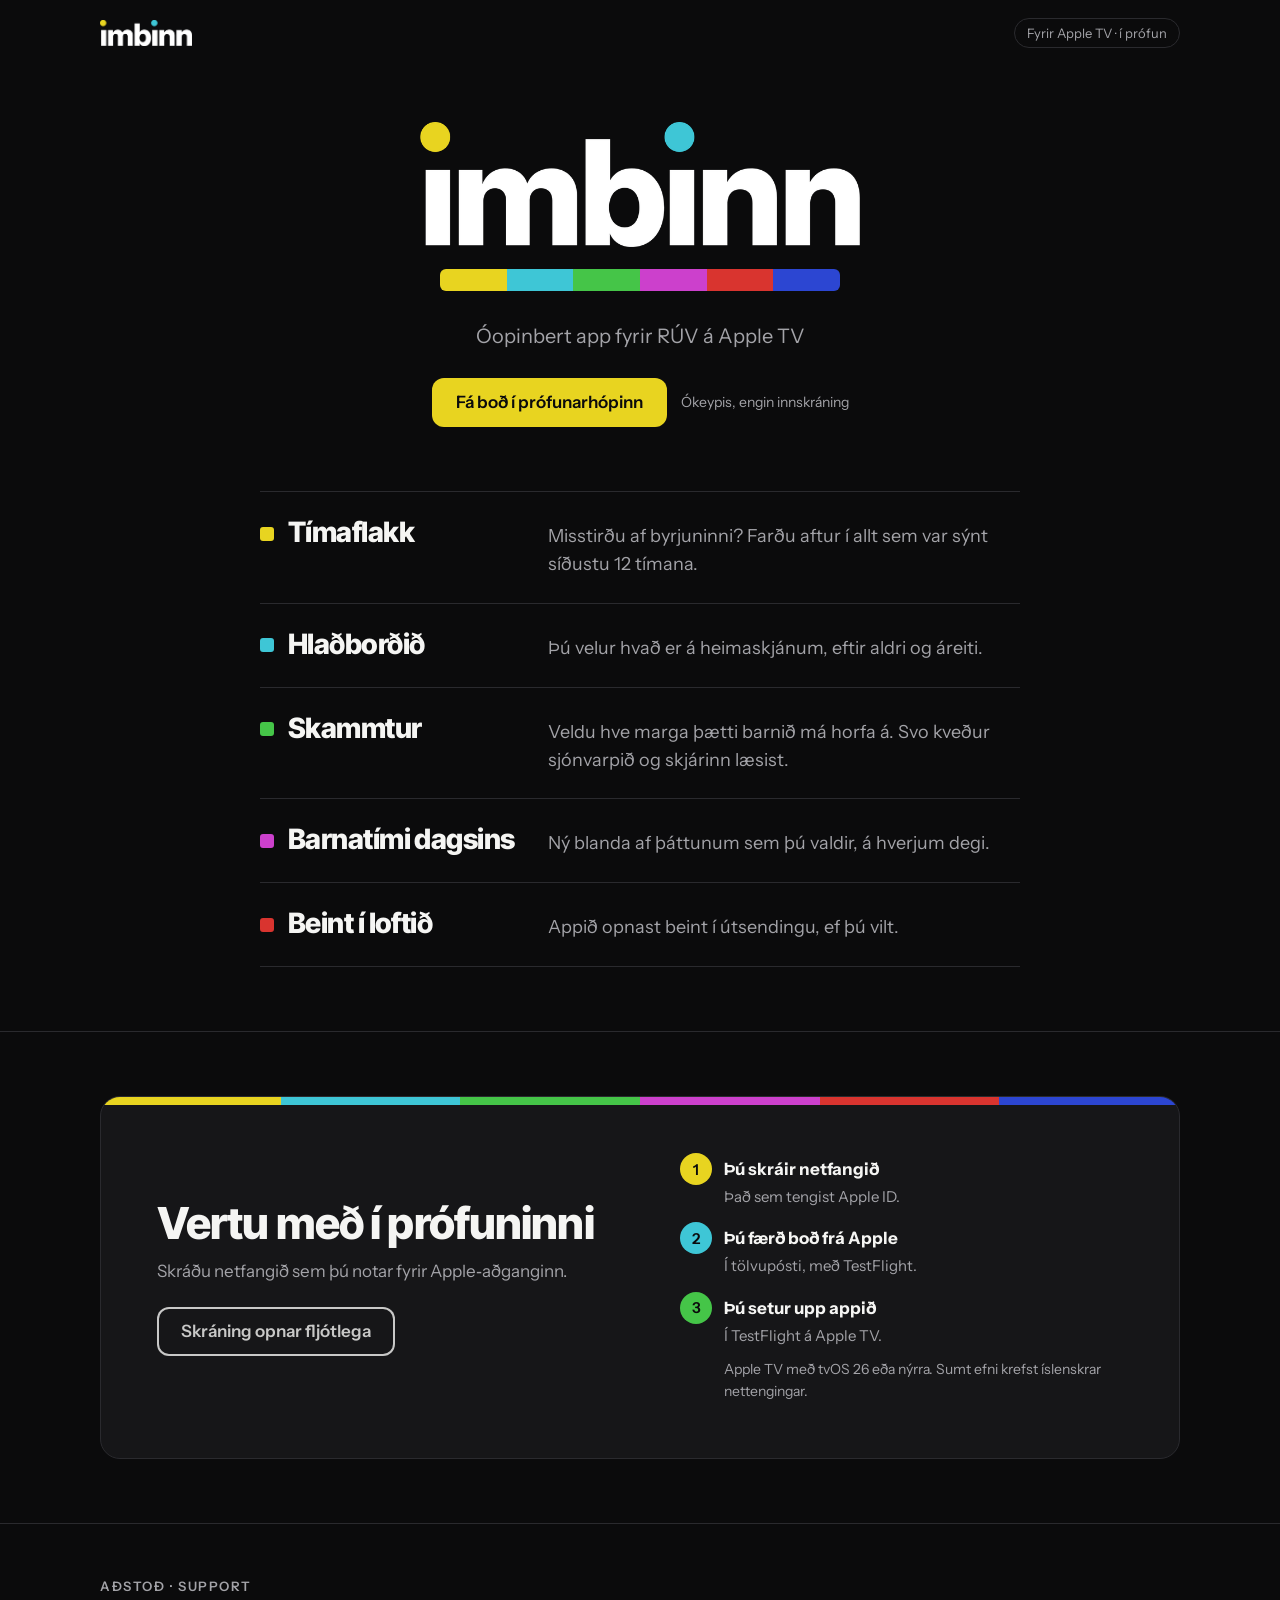
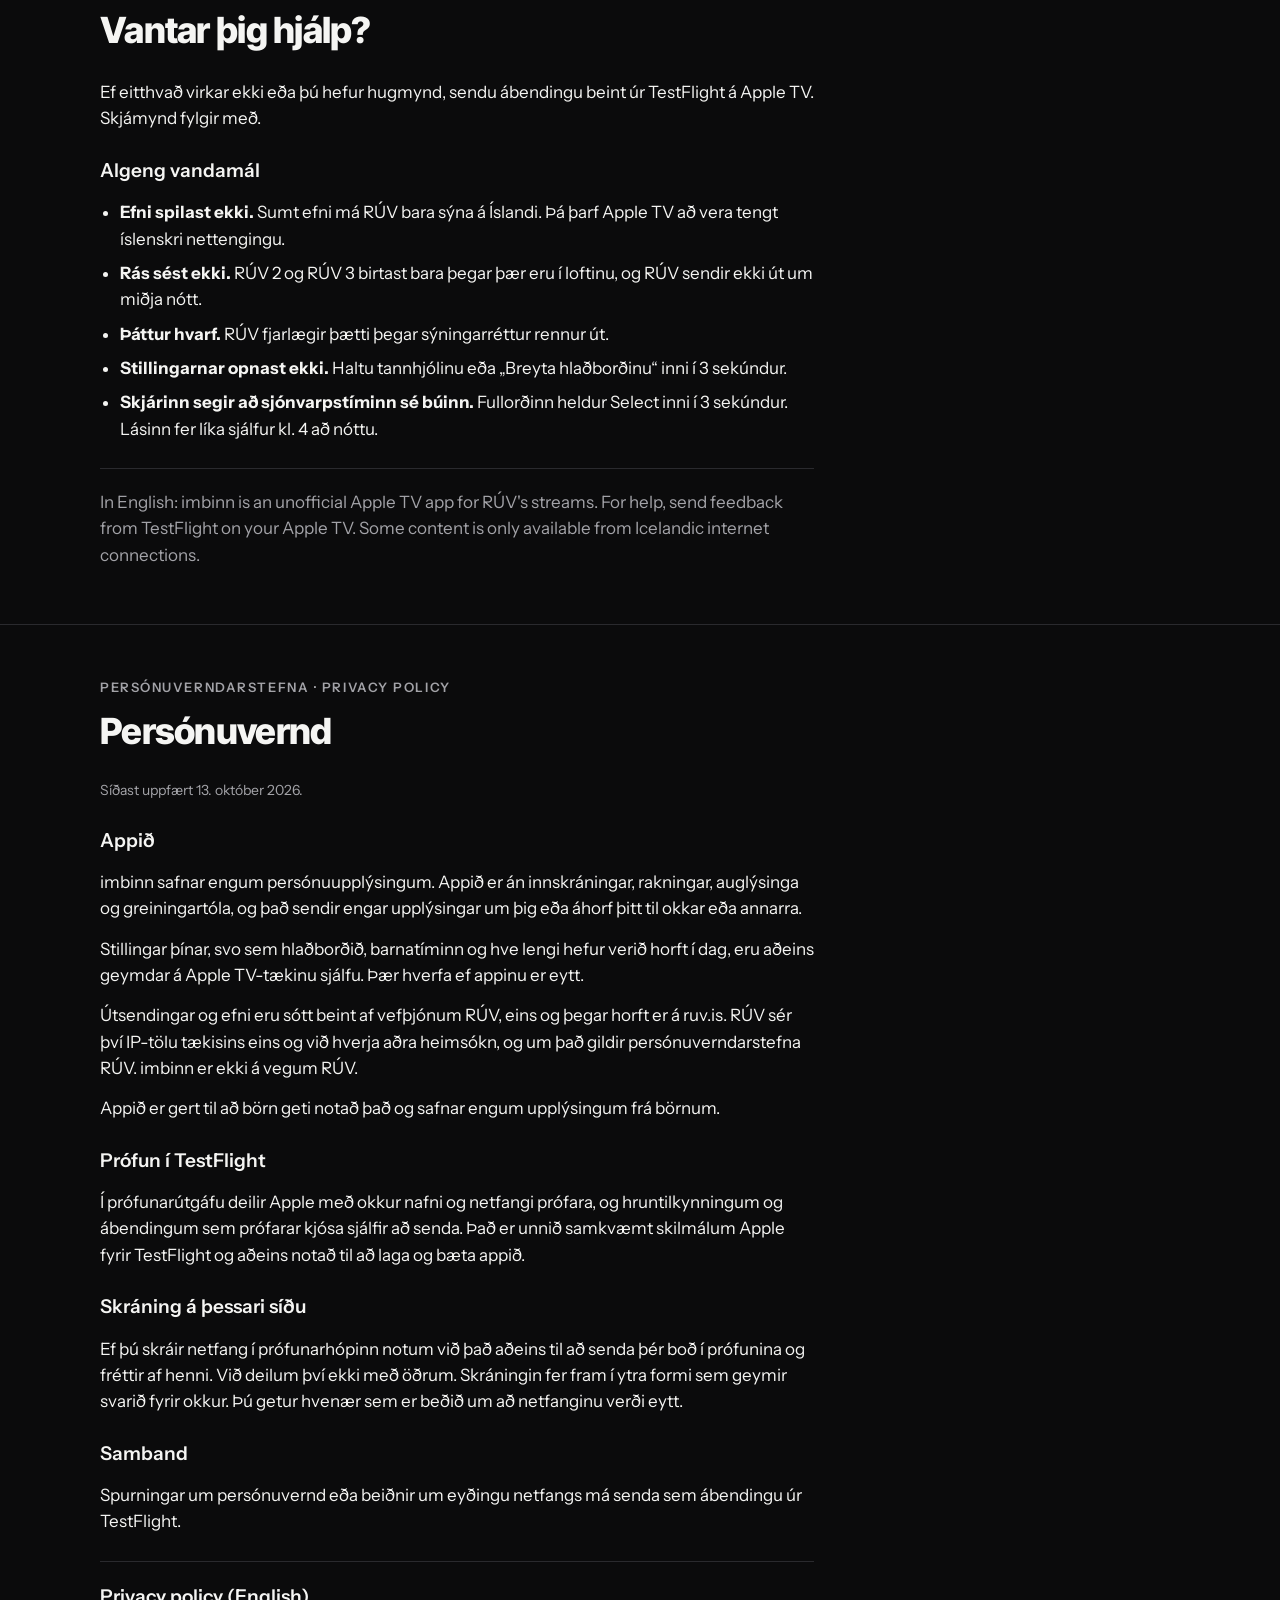
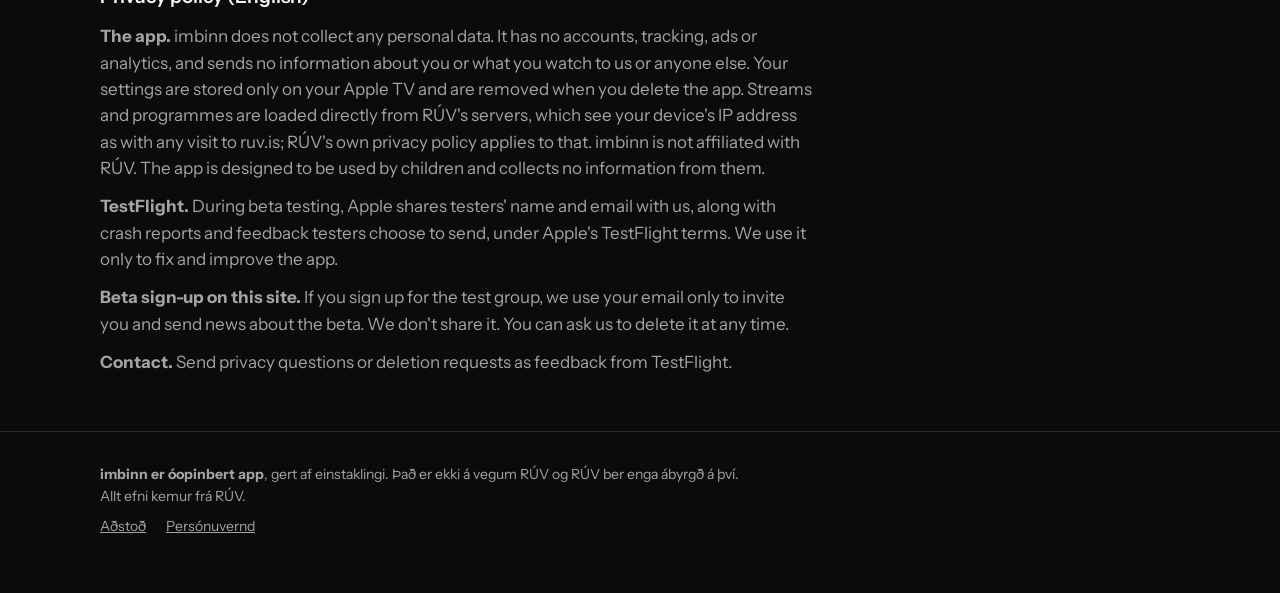
==== imbinn/index.html @ d96fb00a "Add imbinn landing page at /imbinn and use https in og tags Co-Authored-By: Claude Opus 5.5 (1M cont" ====
<!doctype html>
<html lang="is">
<head>
<meta charset="utf-8">
<meta name="viewport" content="width=device-width,initial-scale=1,viewport-fit=cover">
<title>imbinn</title>
<link rel="preconnect" href="https://fonts.googleapis.com">
<link rel="preconnect" href="https://fonts.gstatic.com" crossorigin>
<link rel="stylesheet" href="https://fonts.googleapis.com/css2?family=Inter+Tight:wght@800&family=Instrument+Sans:wght@400;500;600&display=swap">
<style>
/* Layout: stutt kynning í anda prófunarmyndar sjónvarpsins. Merkið og litaröndin efst, svo fimm atriði, hvert með sinn lit úr röndinni. Eitt dökkt þema eins og merkið. */
:root {
  --bg: #0b0b0c;
  --panel: #161618;
  --line: #2a2a2e;
  --fg: #f5f5f3;
  --muted: #a3a3a8;
  --yellow: #e8d420;
  --cyan: #3ec6d6;
  --green: #45c548;
  --magenta: #cc40cc;
  --red: #d9342f;
  --blue: #2c46d2;
  --on-yellow: #0b0b0c;
  --display: "Inter Tight", "Helvetica Neue", Arial, sans-serif;
  --body: "Instrument Sans", system-ui, -apple-system, "Segoe UI", sans-serif;
  color-scheme: dark;
}

* { box-sizing: border-box; }
body { background: var(--bg); color: var(--fg); font-family: var(--body); font-size: 17px; line-height: 1.55; }
.wrap { max-width: 1120px; margin: 0 auto; padding-inline: 20px; }
h1, h2, h3 { text-wrap: balance; margin: 0; }
p { margin: 0; }
a { color: inherit; }
:focus-visible { outline: 3px solid var(--yellow); outline-offset: 3px; }

.bars { display: flex; height: 100%; width: 100%; border-radius: 6px; overflow: hidden; }
.bars i { flex: 1; display: block; }
.bars i:nth-child(1) { background: var(--yellow); } .bars i:nth-child(2) { background: var(--cyan); }
.bars i:nth-child(3) { background: var(--green); } .bars i:nth-child(4) { background: var(--magenta); }
.bars i:nth-child(5) { background: var(--red); } .bars i:nth-child(6) { background: var(--blue); }

header.top { padding-block: 18px; }
header.top .wrap { display: flex; justify-content: space-between; align-items: center; gap: 16px; flex-wrap: wrap; }
.mark { display: inline-block; line-height: 0; }
.mark img { height: 26px; width: auto; }
.badge { font-size: 13px; color: var(--muted); border: 1px solid var(--line); border-radius: 999px; padding: 4px 12px; }

.btn { display: inline-flex; align-items: center; font: 600 17px/1 var(--body); padding: 16px 24px; border-radius: 12px; background: var(--yellow); color: var(--on-yellow); text-decoration: none; transition: transform .15s ease, box-shadow .15s ease; }
.btn:hover { transform: scale(1.04); box-shadow: 0 10px 30px rgba(0,0,0,.5); }
.btn[aria-disabled="true"] { background: transparent; color: inherit; box-shadow: inset 0 0 0 2px currentColor; opacity: .8; cursor: default; transform: none; }
.note { font-size: 14px; color: var(--muted); }

.hero { padding-block: 56px 56px; text-align: center; }
.hero h1 { line-height: 0; }
.hero h1 img { width: min(440px, 80%); height: auto; }
.hero .stripe { width: min(400px, 72%); height: 22px; margin: 22px auto 0; }
.hero .lede { margin: 30px auto 0; font-size: 20px; color: var(--muted); max-width: 30em; }
.hero .cta { margin-top: 26px; display: flex; gap: 14px; justify-content: center; align-items: center; flex-wrap: wrap; }

.diff { padding-block: 8px 64px; }
.diff-list { list-style: none; margin: 0 auto; padding: 0; max-width: 760px; display: grid; }
.diff-list li { display: grid; grid-template-columns: minmax(0, 16rem) minmax(0, 1fr); gap: 6px 32px; align-items: baseline; padding-block: 24px; border-top: 1px solid var(--line); }
.diff-list li:last-child { border-bottom: 1px solid var(--line); }
.diff-list h3::before { content: ""; display: inline-block; width: 14px; height: 14px; border-radius: 3px; background: var(--c); margin-right: 14px; vertical-align: 0.05em; }
.diff-list li:nth-child(1) { --c: var(--yellow); } .diff-list li:nth-child(2) { --c: var(--cyan); }
.diff-list li:nth-child(3) { --c: var(--green); } .diff-list li:nth-child(4) { --c: var(--magenta); }
.diff-list li:nth-child(5) { --c: var(--red); }
.diff-list h3 { font-family: var(--display); font-weight: 800; font-size: clamp(22px, 2.6vw, 28px); line-height: 1.2; white-space: nowrap; letter-spacing: -0.02em; }
.diff-list p { color: var(--muted); font-size: 18px; }

#skraning { padding-block: 64px; border-top: 1px solid var(--line); }
.signup { position: relative; overflow: hidden; background: var(--panel); border: 1px solid var(--line); color: var(--fg); border-radius: 20px; padding: clamp(24px, 5vw, 56px); display: grid; grid-template-columns: 1.1fr 1fr; gap: 36px; align-items: center; }
.signup > * { min-width: 0; }
.signup h2 { font-family: var(--display); font-weight: 800; font-size: clamp(28px, 4vw, 44px); line-height: 1.05; letter-spacing: -0.02em; }
.signup p { color: var(--muted); margin-top: 12px; }
.signup .stripe { position: absolute; inset: 0 0 auto 0; height: 8px; }
.signup .stripe .bars { border-radius: 0; }
.signup .btn { margin-top: 22px; }
.steps { margin: 0; padding: 0; list-style: none; display: grid; gap: 14px; counter-reset: s; }
.steps li { display: grid; grid-template-columns: 32px 1fr; gap: 12px; align-items: start; counter-increment: s; }
.steps li::before { content: counter(s); width: 32px; height: 32px; border-radius: 50%; background: var(--n); color: var(--on-yellow); display: grid; place-items: center; font: 600 15px/1 var(--body); }
.steps b { display: block; line-height: 32px; }
.steps li:nth-child(1) { --n: var(--yellow); } .steps li:nth-child(2) { --n: var(--cyan); } .steps li:nth-child(3) { --n: var(--green); }
.steps span { color: var(--muted); font-size: 15px; display: block; }
.req { margin-top: 20px; padding-left: 44px; font-size: 14px; color: var(--muted); }

.legal { padding-block: 56px; border-top: 1px solid var(--line); }
.eyebrow { font: 600 13px/1 var(--body); letter-spacing: .12em; text-transform: uppercase; color: var(--muted); }
.legal h2 { font-family: var(--display); font-weight: 800; font-size: clamp(26px, 3.4vw, 36px); letter-spacing: -0.02em; margin-top: 10px; }
.legal-body { margin-top: 20px; max-width: 42em; display: grid; gap: 14px; }
.legal-body h3 { font-size: 19px; font-weight: 600; margin-top: 10px; }
.legal-body ul { margin: 0; padding-left: 20px; display: grid; gap: 8px; }
.legal-body .en { color: var(--muted); display: grid; gap: 12px; margin-top: 12px; padding-top: 20px; border-top: 1px solid var(--line); }
.legal-body .en h3 { color: var(--fg); margin-top: 0; }

footer { padding-block: 32px 56px; border-top: 1px solid var(--line); }
.disclaimer { font-size: 14px; color: var(--muted); max-width: 46em; display: grid; gap: 8px; }
.links { display: flex; gap: 20px; flex-wrap: wrap; }

@media (max-width: 760px) { .signup { grid-template-columns: 1fr; } }
@media (max-width: 600px) { .diff-list li { grid-template-columns: minmax(0, 1fr); } .diff-list li p { padding-left: 28px; } }
@media (prefers-reduced-motion: reduce) { .btn { transition: none; } .btn:hover { transform: none; } }
</style>
<style>[hidden]{display:none!important} img{max-width:100%} body{margin:0}</style>
</head>
<body>

<header class="top">
  <div class="wrap">
    <a class="mark" href="#"><img src="[data-uri]" alt="imbinn" width="92" height="26"></a>
    <span class="badge">Fyrir Apple TV · í prófun</span>
  </div>
</header>

<main>
  <div class="hero">
    <div class="wrap">
      <h1><img src="[data-uri]" alt="imbinn" width="786" height="223"></h1>
      <div class="stripe" aria-hidden="true"><span class="bars"><i></i><i></i><i></i><i></i><i></i><i></i></span></div>
      <p class="lede">Óopinbert app fyrir RÚV á Apple TV</p>
      <div class="cta">
        <a class="btn js-signup" href="#skraning">Fá boð í prófunarhópinn</a>
        <span class="note">Ókeypis, engin innskráning</span>
      </div>
    </div>
  </div>

  <section class="diff">
    <div class="wrap">
      <ul class="diff-list">
        <li><h3>Tímaflakk</h3><p>Misstirðu af byrjuninni? Farðu aftur í allt sem var sýnt síðustu 12 tímana.</p></li>
        <li><h3>Hlaðborðið</h3><p>Þú velur hvað er á heimaskjánum, eftir aldri og áreiti.</p></li>
        <li><h3>Skammtur</h3><p>Veldu hve marga þætti barnið má horfa á. Svo kveður sjónvarpið og skjárinn læsist.</p></li>
        <li><h3>Barnatími dagsins</h3><p>Ný blanda af þáttunum sem þú valdir, á hverjum degi.</p></li>
        <li><h3>Beint í loftið</h3><p>Appið opnast beint í útsendingu, ef þú vilt.</p></li>
      </ul>
    </div>
  </section>

  <section id="skraning">
    <div class="wrap">
      <div class="signup">
        <div class="stripe" aria-hidden="true"><span class="bars"><i></i><i></i><i></i><i></i><i></i><i></i></span></div>
        <div>
          <h2>Vertu með í prófuninni</h2>
          <p>Skráðu netfangið sem þú notar fyrir Apple&#8209;aðganginn.</p>
          <a class="btn js-signup" href="#skraning">Skrá netfangið mitt</a>
        </div>
        <div>
          <ol class="steps">
            <li><div><b>Þú skráir netfangið</b><span>Það sem tengist Apple ID.</span></div></li>
            <li><div><b>Þú færð boð frá Apple</b><span>Í tölvupósti, með TestFlight.</span></div></li>
            <li><div><b>Þú setur upp appið</b><span>Í TestFlight á Apple TV.</span></div></li>
          </ol>
          <p class="req">Apple TV með tvOS 26 eða nýrra. Sumt efni krefst íslenskrar nettengingar.</p>
        </div>
      </div>
    </div>
  </section>

  <section id="adstod" class="legal">
    <div class="wrap">
      <p class="eyebrow">Aðstoð · Support</p>
      <h2>Vantar þig hjálp?</h2>
      <div class="legal-body">
        <p>Ef eitthvað virkar ekki eða þú hefur hugmynd, sendu ábendingu beint úr TestFlight á Apple TV. Skjámynd fylgir með.</p>
        <h3>Algeng vandamál</h3>
        <ul>
          <li><b>Efni spilast ekki.</b> Sumt efni má RÚV bara sýna á Íslandi. Þá þarf Apple TV að vera tengt íslenskri nettengingu.</li>
          <li><b>Rás sést ekki.</b> RÚV 2 og RÚV 3 birtast bara þegar þær eru í loftinu, og RÚV sendir ekki út um miðja nótt.</li>
          <li><b>Þáttur hvarf.</b> RÚV fjarlægir þætti þegar sýningarréttur rennur út.</li>
          <li><b>Stillingarnar opnast ekki.</b> Haltu tannhjólinu eða „Breyta hlaðborðinu“ inni í 3 sekúndur.</li>
          <li><b>Skjárinn segir að sjónvarpstíminn sé búinn.</b> Fullorðinn heldur Select inni í 3 sekúndur. Lásinn fer líka sjálfur kl. 4 að nóttu.</li>
        </ul>
        <p lang="en" class="en">In English: imbinn is an unofficial Apple TV app for RÚV's streams. For help, send feedback from TestFlight on your Apple TV. Some content is only available from Icelandic internet connections.</p>
      </div>
    </div>
  </section>

  <section id="personuvernd" class="legal">
    <div class="wrap">
      <p class="eyebrow">Persónuverndarstefna · Privacy policy</p>
      <h2>Persónuvernd</h2>
      <div class="legal-body">
        <p class="note">Síðast uppfært 13. október 2026.</p>
        <h3>Appið</h3>
        <p>imbinn safnar engum persónuupplýsingum. Appið er án innskráningar, rakningar, auglýsinga og greiningartóla, og það sendir engar upplýsingar um þig eða áhorf þitt til okkar eða annarra.</p>
        <p>Stillingar þínar, svo sem hlaðborðið, barnatíminn og hve lengi hefur verið horft í dag, eru aðeins geymdar á Apple TV-tækinu sjálfu. Þær hverfa ef appinu er eytt.</p>
        <p>Útsendingar og efni eru sótt beint af vefþjónum RÚV, eins og þegar horft er á ruv.is. RÚV sér því IP-tölu tækisins eins og við hverja aðra heimsókn, og um það gildir persónuverndarstefna RÚV. imbinn er ekki á vegum RÚV.</p>
        <p>Appið er gert til að börn geti notað það og safnar engum upplýsingum frá börnum.</p>
        <h3>Prófun í TestFlight</h3>
        <p>Í prófunarútgáfu deilir Apple með okkur nafni og netfangi prófara, og hruntilkynningum og ábendingum sem prófarar kjósa sjálfir að senda. Það er unnið samkvæmt skilmálum Apple fyrir TestFlight og aðeins notað til að laga og bæta appið.</p>
        <h3>Skráning á þessari síðu</h3>
        <p>Ef þú skráir netfang í prófunarhópinn notum við það aðeins til að senda þér boð í prófunina og fréttir af henni. Við deilum því ekki með öðrum. Skráningin fer fram í ytra formi sem geymir svarið fyrir okkur. Þú getur hvenær sem er beðið um að netfanginu verði eytt.</p>
        <h3>Samband</h3>
        <p>Spurningar um persónuvernd eða beiðnir um eyðingu netfangs má senda sem ábendingu úr TestFlight.</p>

        <div lang="en" class="en">
          <h3>Privacy policy (English)</h3>
          <p><b>The app.</b> imbinn does not collect any personal data. It has no accounts, tracking, ads or analytics, and sends no information about you or what you watch to us or anyone else. Your settings are stored only on your Apple TV and are removed when you delete the app. Streams and programmes are loaded directly from RÚV's servers, which see your device's IP address as with any visit to ruv.is; RÚV's own privacy policy applies to that. imbinn is not affiliated with RÚV. The app is designed to be used by children and collects no information from them.</p>
          <p><b>TestFlight.</b> During beta testing, Apple shares testers' name and email with us, along with crash reports and feedback testers choose to send, under Apple's TestFlight terms. We use it only to fix and improve the app.</p>
          <p><b>Beta sign-up on this site.</b> If you sign up for the test group, we use your email only to invite you and send news about the beta. We don't share it. You can ask us to delete it at any time.</p>
          <p><b>Contact.</b> Send privacy questions or deletion requests as feedback from TestFlight.</p>
        </div>
      </div>
    </div>
  </section>
</main>

<footer>
  <div class="wrap">
    <div class="disclaimer">
      <p><b>imbinn er óopinbert app</b>, gert af einstaklingi. Það er ekki á vegum RÚV og RÚV ber enga ábyrgð á því. Allt efni kemur frá RÚV.</p>
      <p class="links"><a href="#adstod">Aðstoð</a><a href="#personuvernd">Persónuvernd</a></p>
    </div>
  </div>
</footer>

<script>
  // Hlekkur á skráningarformið. Á meðan hann vantar vísa takkarnir á skráningarkaflann.
  const SIGNUP_URL = "";
  if (SIGNUP_URL) {
    document.querySelectorAll(".js-signup").forEach((a) => {
      a.href = SIGNUP_URL;
      a.target = "_blank";
      a.rel = "noopener";
    });
  } else {
    const main = document.querySelector("#skraning .js-signup");
    main.setAttribute("aria-disabled", "true");
    main.textContent = "Skráning opnar fljótlega";
    main.addEventListener("click", (e) => e.preventDefault());
  }
</script>

</body>
</html>
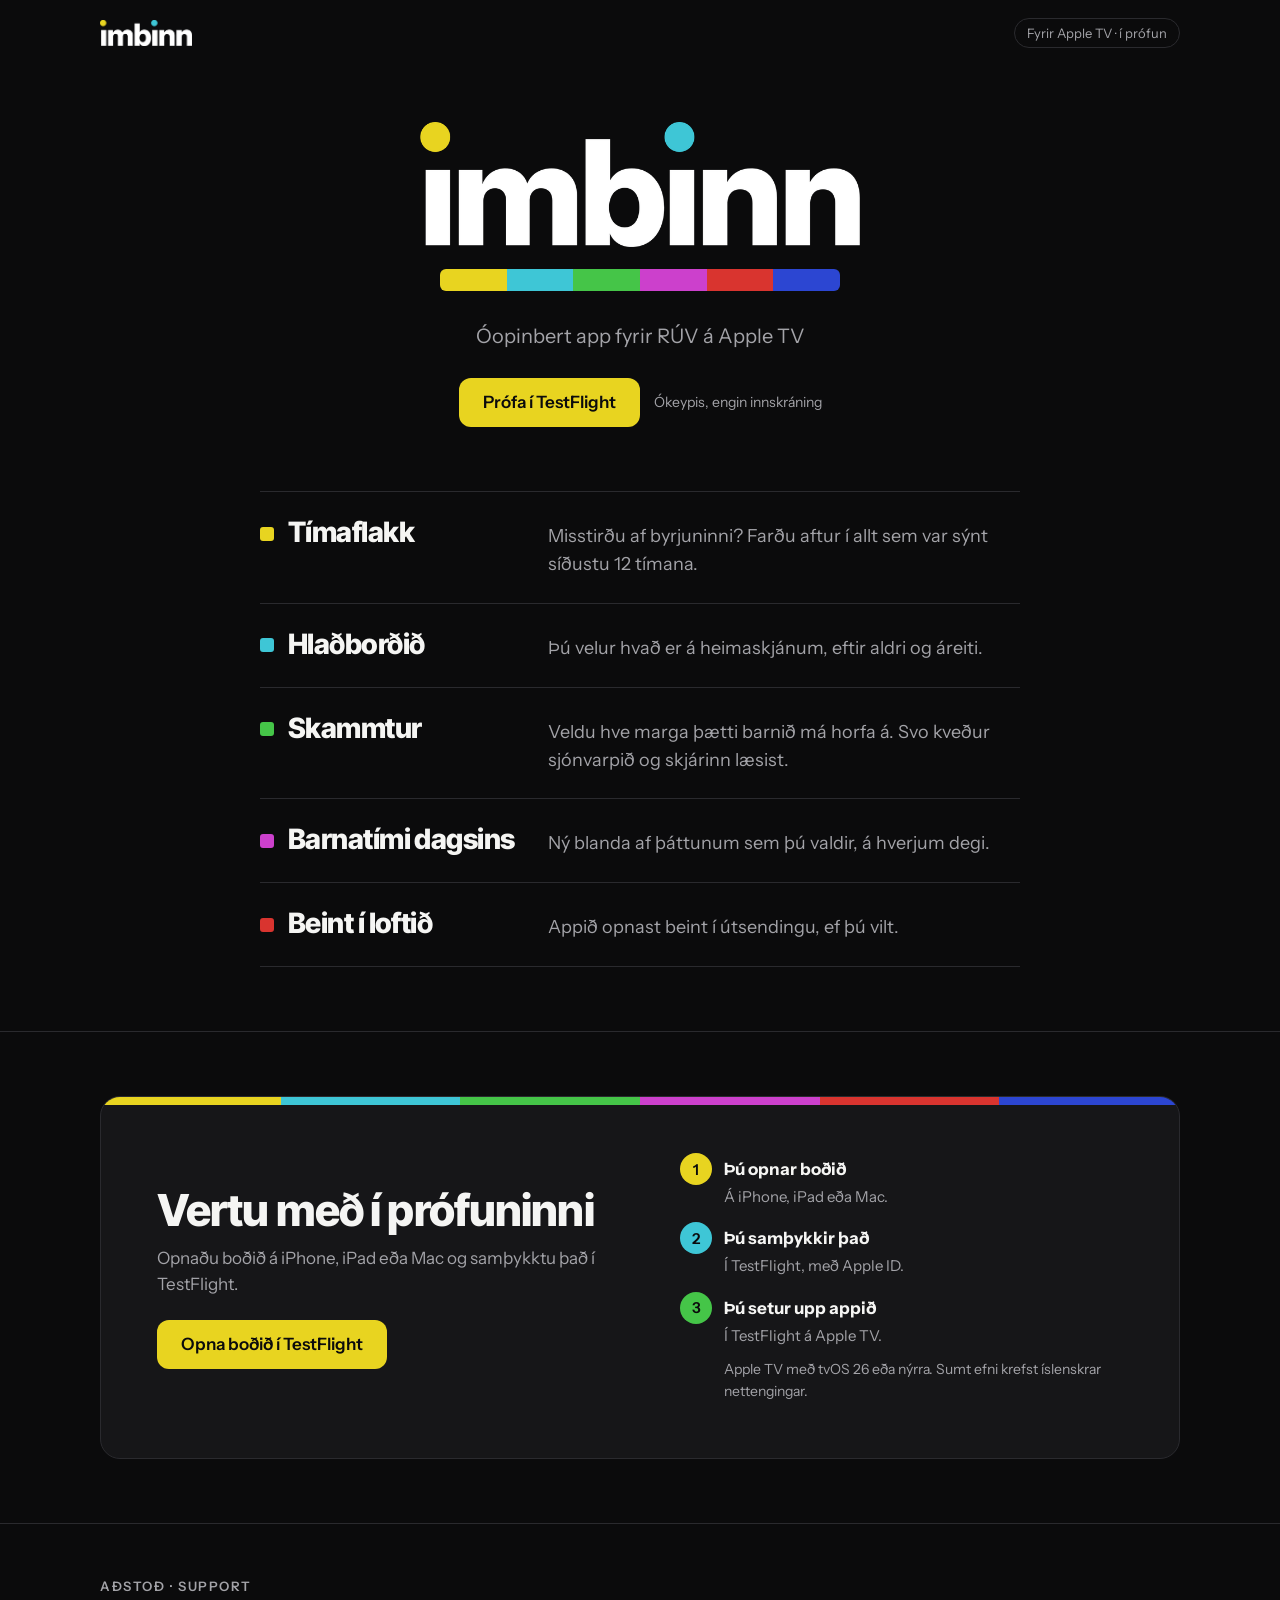
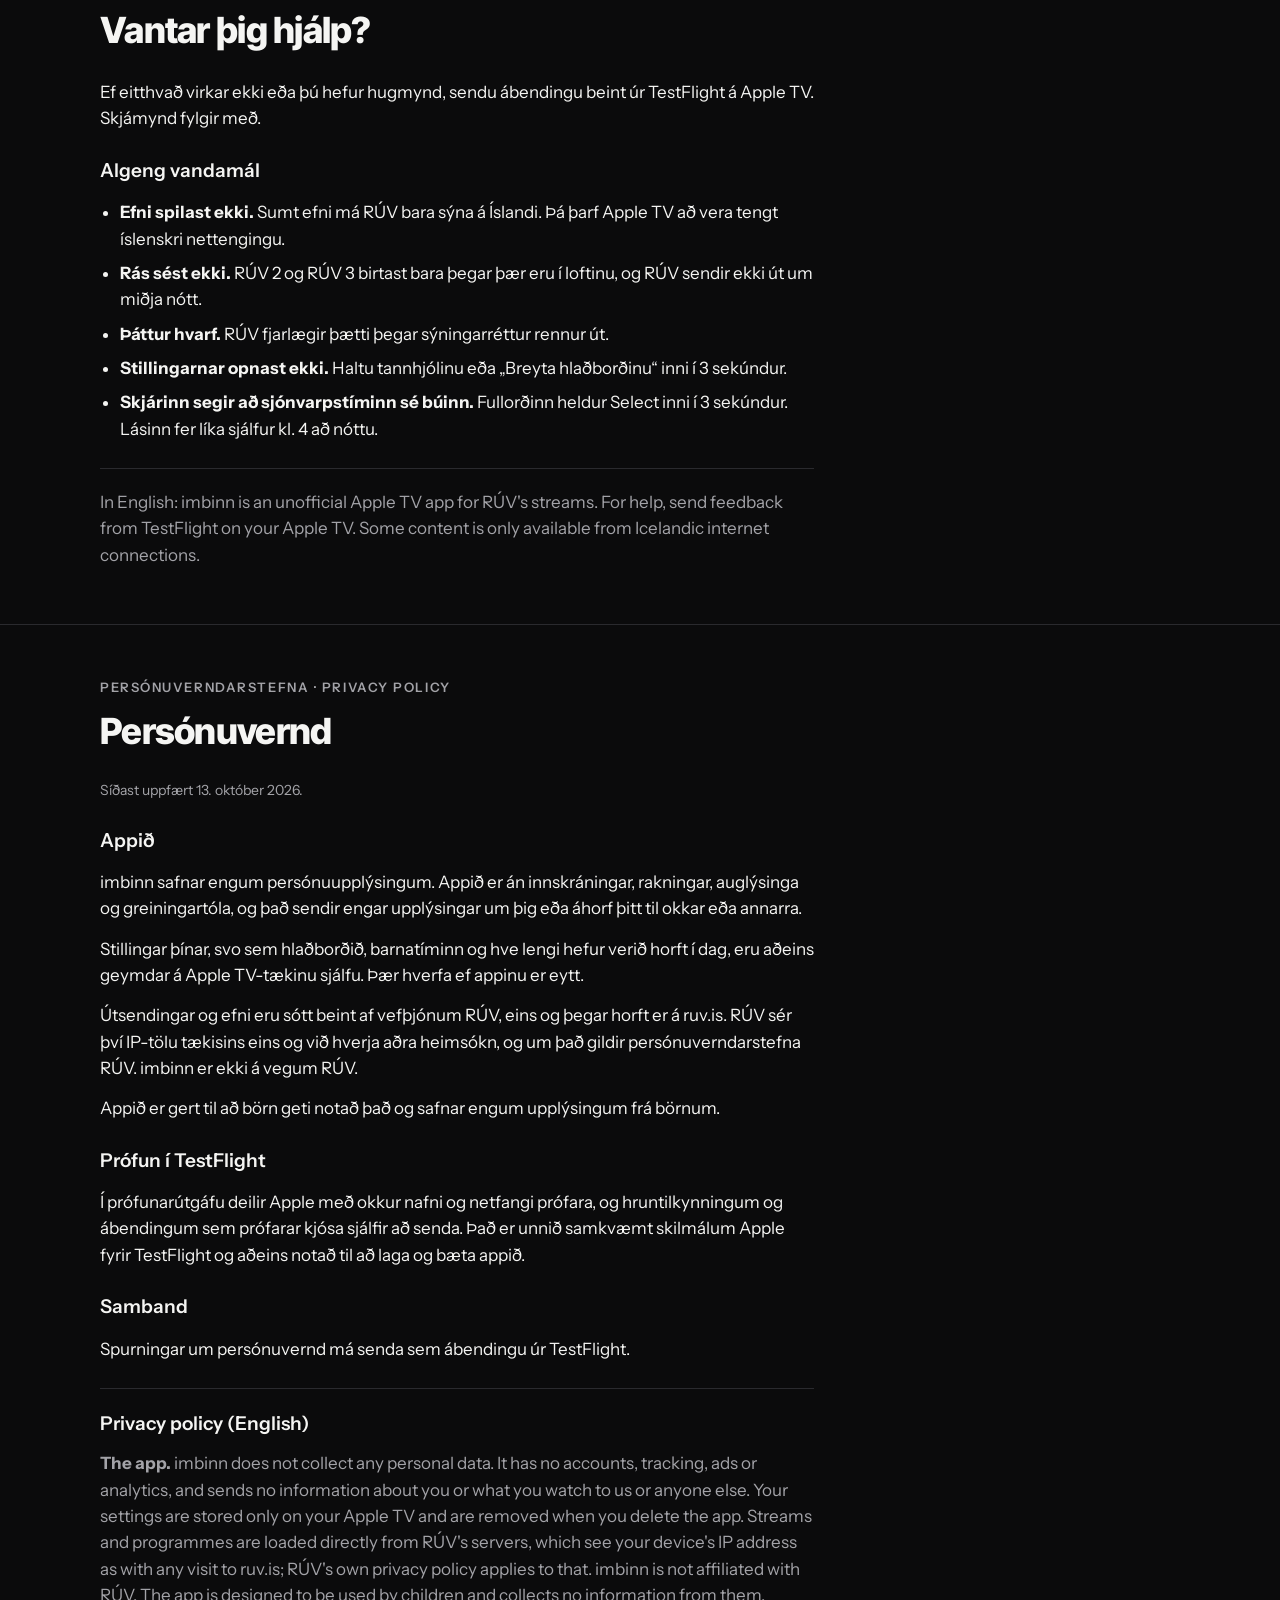
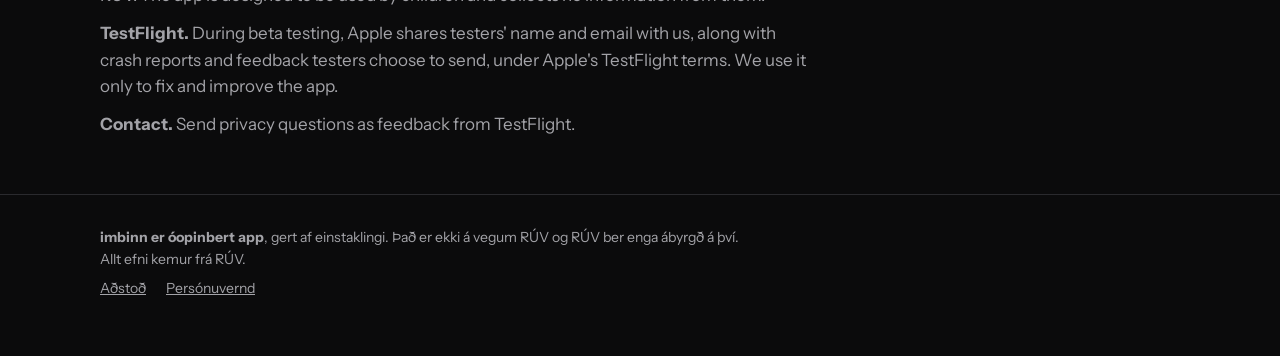
==== commit 50435501: "imbinn: link sign-up buttons to the public TestFlight invite Co-Authored-By: Claude Opus 5.5 (1M con" ====
--- a/imbinn/index.html
+++ b/imbinn/index.html
@@ -121,7 +121,7 @@
       <div class="stripe" aria-hidden="true"><span class="bars"><i></i><i></i><i></i><i></i><i></i><i></i></span></div>
       <p class="lede">Óopinbert app fyrir RÚV á Apple TV</p>
       <div class="cta">
-        <a class="btn js-signup" href="#skraning">Fá boð í prófunarhópinn</a>
+        <a class="btn js-signup" href="#skraning">Prófa í TestFlight</a>
         <span class="note">Ókeypis, engin innskráning</span>
       </div>
     </div>
@@ -145,13 +145,13 @@
         <div class="stripe" aria-hidden="true"><span class="bars"><i></i><i></i><i></i><i></i><i></i><i></i></span></div>
         <div>
           <h2>Vertu með í prófuninni</h2>
-          <p>Skráðu netfangið sem þú notar fyrir Apple&#8209;aðganginn.</p>
-          <a class="btn js-signup" href="#skraning">Skrá netfangið mitt</a>
+          <p>Opnaðu boðið á iPhone, iPad eða Mac og samþykktu það í TestFlight.</p>
+          <a class="btn js-signup" href="#skraning">Opna boðið í TestFlight</a>
         </div>
         <div>
           <ol class="steps">
-            <li><div><b>Þú skráir netfangið</b><span>Það sem tengist Apple ID.</span></div></li>
-            <li><div><b>Þú færð boð frá Apple</b><span>Í tölvupósti, með TestFlight.</span></div></li>
+            <li><div><b>Þú opnar boðið</b><span>Á iPhone, iPad eða Mac.</span></div></li>
+            <li><div><b>Þú samþykkir það</b><span>Í TestFlight, með Apple ID.</span></div></li>
             <li><div><b>Þú setur upp appið</b><span>Í TestFlight á Apple TV.</span></div></li>
           </ol>
           <p class="req">Apple TV með tvOS 26 eða nýrra. Sumt efni krefst íslenskrar nettengingar.</p>
@@ -192,17 +192,14 @@
         <p>Appið er gert til að börn geti notað það og safnar engum upplýsingum frá börnum.</p>
         <h3>Prófun í TestFlight</h3>
         <p>Í prófunarútgáfu deilir Apple með okkur nafni og netfangi prófara, og hruntilkynningum og ábendingum sem prófarar kjósa sjálfir að senda. Það er unnið samkvæmt skilmálum Apple fyrir TestFlight og aðeins notað til að laga og bæta appið.</p>
-        <h3>Skráning á þessari síðu</h3>
-        <p>Ef þú skráir netfang í prófunarhópinn notum við það aðeins til að senda þér boð í prófunina og fréttir af henni. Við deilum því ekki með öðrum. Skráningin fer fram í ytra formi sem geymir svarið fyrir okkur. Þú getur hvenær sem er beðið um að netfanginu verði eytt.</p>
         <h3>Samband</h3>
-        <p>Spurningar um persónuvernd eða beiðnir um eyðingu netfangs má senda sem ábendingu úr TestFlight.</p>
+        <p>Spurningar um persónuvernd má senda sem ábendingu úr TestFlight.</p>
 
         <div lang="en" class="en">
           <h3>Privacy policy (English)</h3>
           <p><b>The app.</b> imbinn does not collect any personal data. It has no accounts, tracking, ads or analytics, and sends no information about you or what you watch to us or anyone else. Your settings are stored only on your Apple TV and are removed when you delete the app. Streams and programmes are loaded directly from RÚV's servers, which see your device's IP address as with any visit to ruv.is; RÚV's own privacy policy applies to that. imbinn is not affiliated with RÚV. The app is designed to be used by children and collects no information from them.</p>
           <p><b>TestFlight.</b> During beta testing, Apple shares testers' name and email with us, along with crash reports and feedback testers choose to send, under Apple's TestFlight terms. We use it only to fix and improve the app.</p>
-          <p><b>Beta sign-up on this site.</b> If you sign up for the test group, we use your email only to invite you and send news about the beta. We don't share it. You can ask us to delete it at any time.</p>
-          <p><b>Contact.</b> Send privacy questions or deletion requests as feedback from TestFlight.</p>
+          <p><b>Contact.</b> Send privacy questions as feedback from TestFlight.</p>
         </div>
       </div>
     </div>
@@ -219,8 +216,8 @@
 </footer>
 
 <script>
-  // Hlekkur á skráningarformið. Á meðan hann vantar vísa takkarnir á skráningarkaflann.
-  const SIGNUP_URL = "";
+  // Opinber TestFlight-hlekkur. Ef hann vantar vísa takkarnir á skráningarkaflann.
+  const SIGNUP_URL = "https://testflight.apple.com/join/UkPdC8wf";
   if (SIGNUP_URL) {
     document.querySelectorAll(".js-signup").forEach((a) => {
       a.href = SIGNUP_URL;
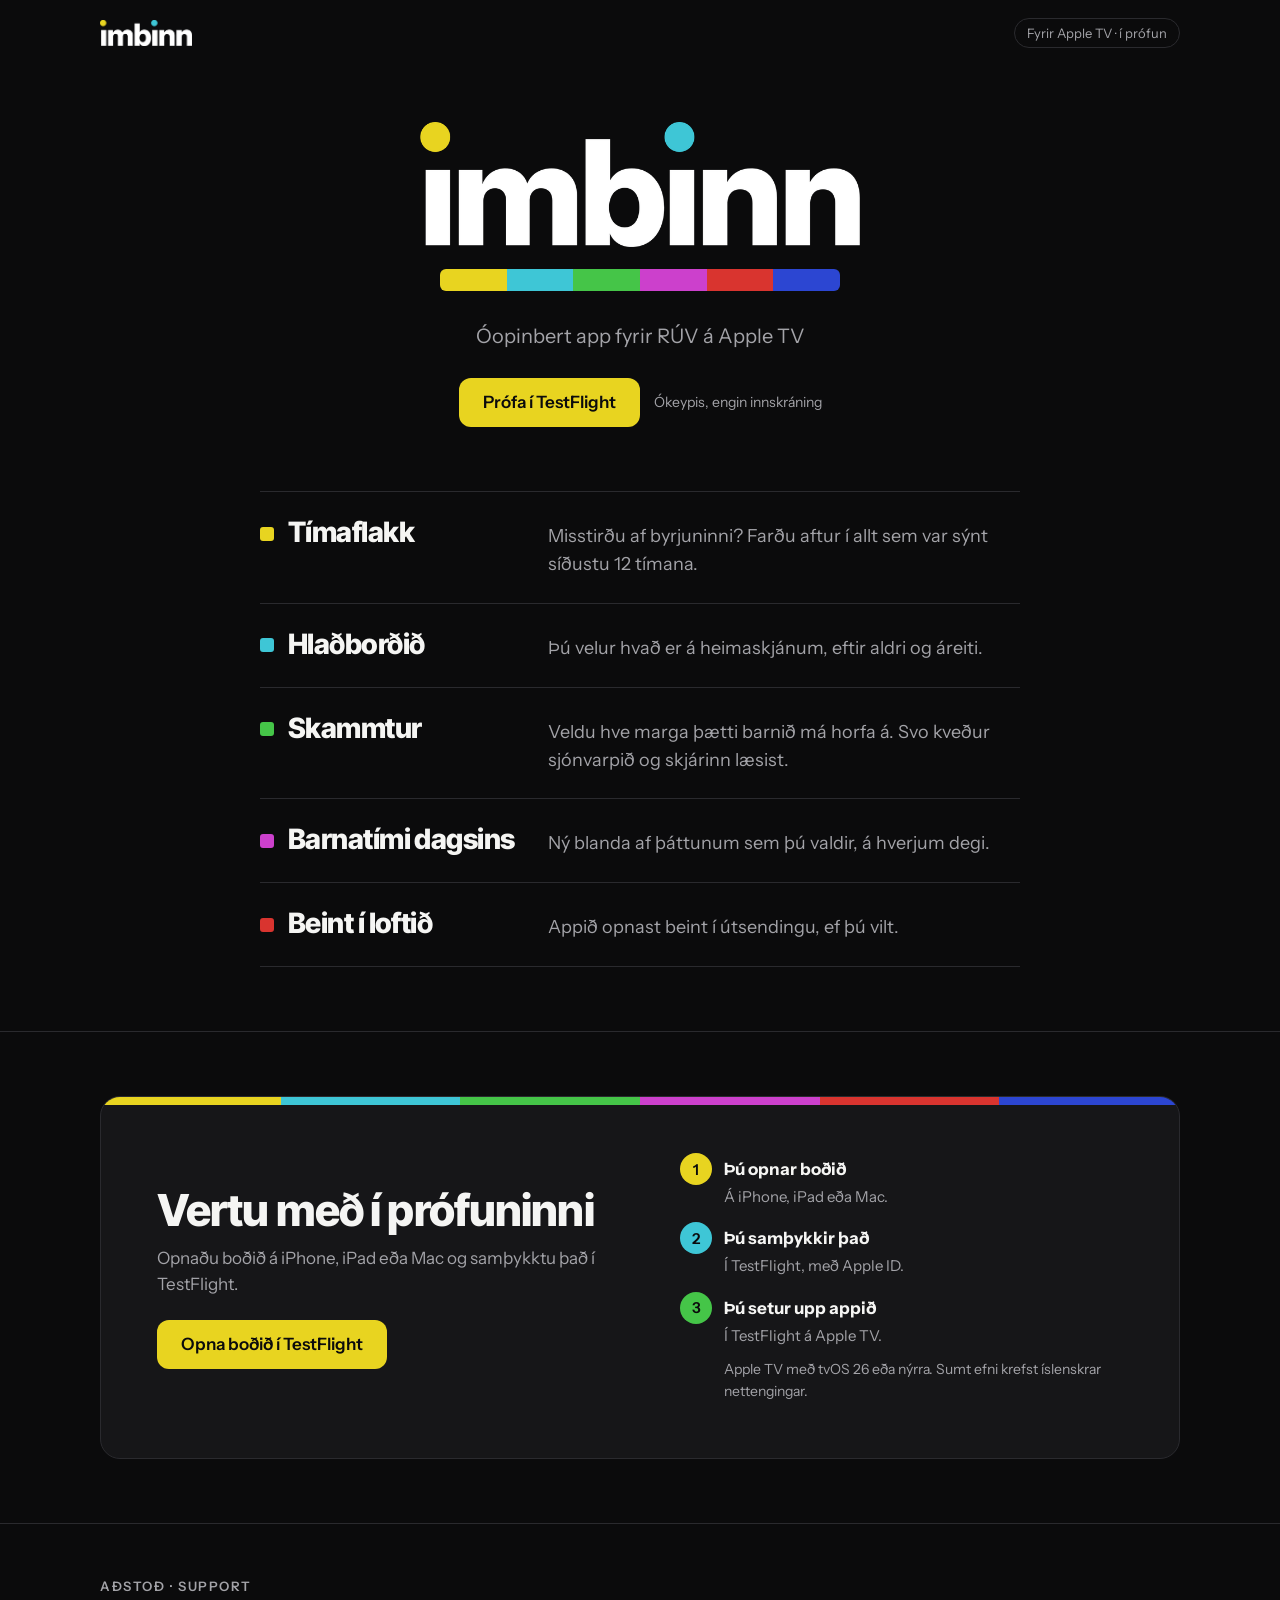
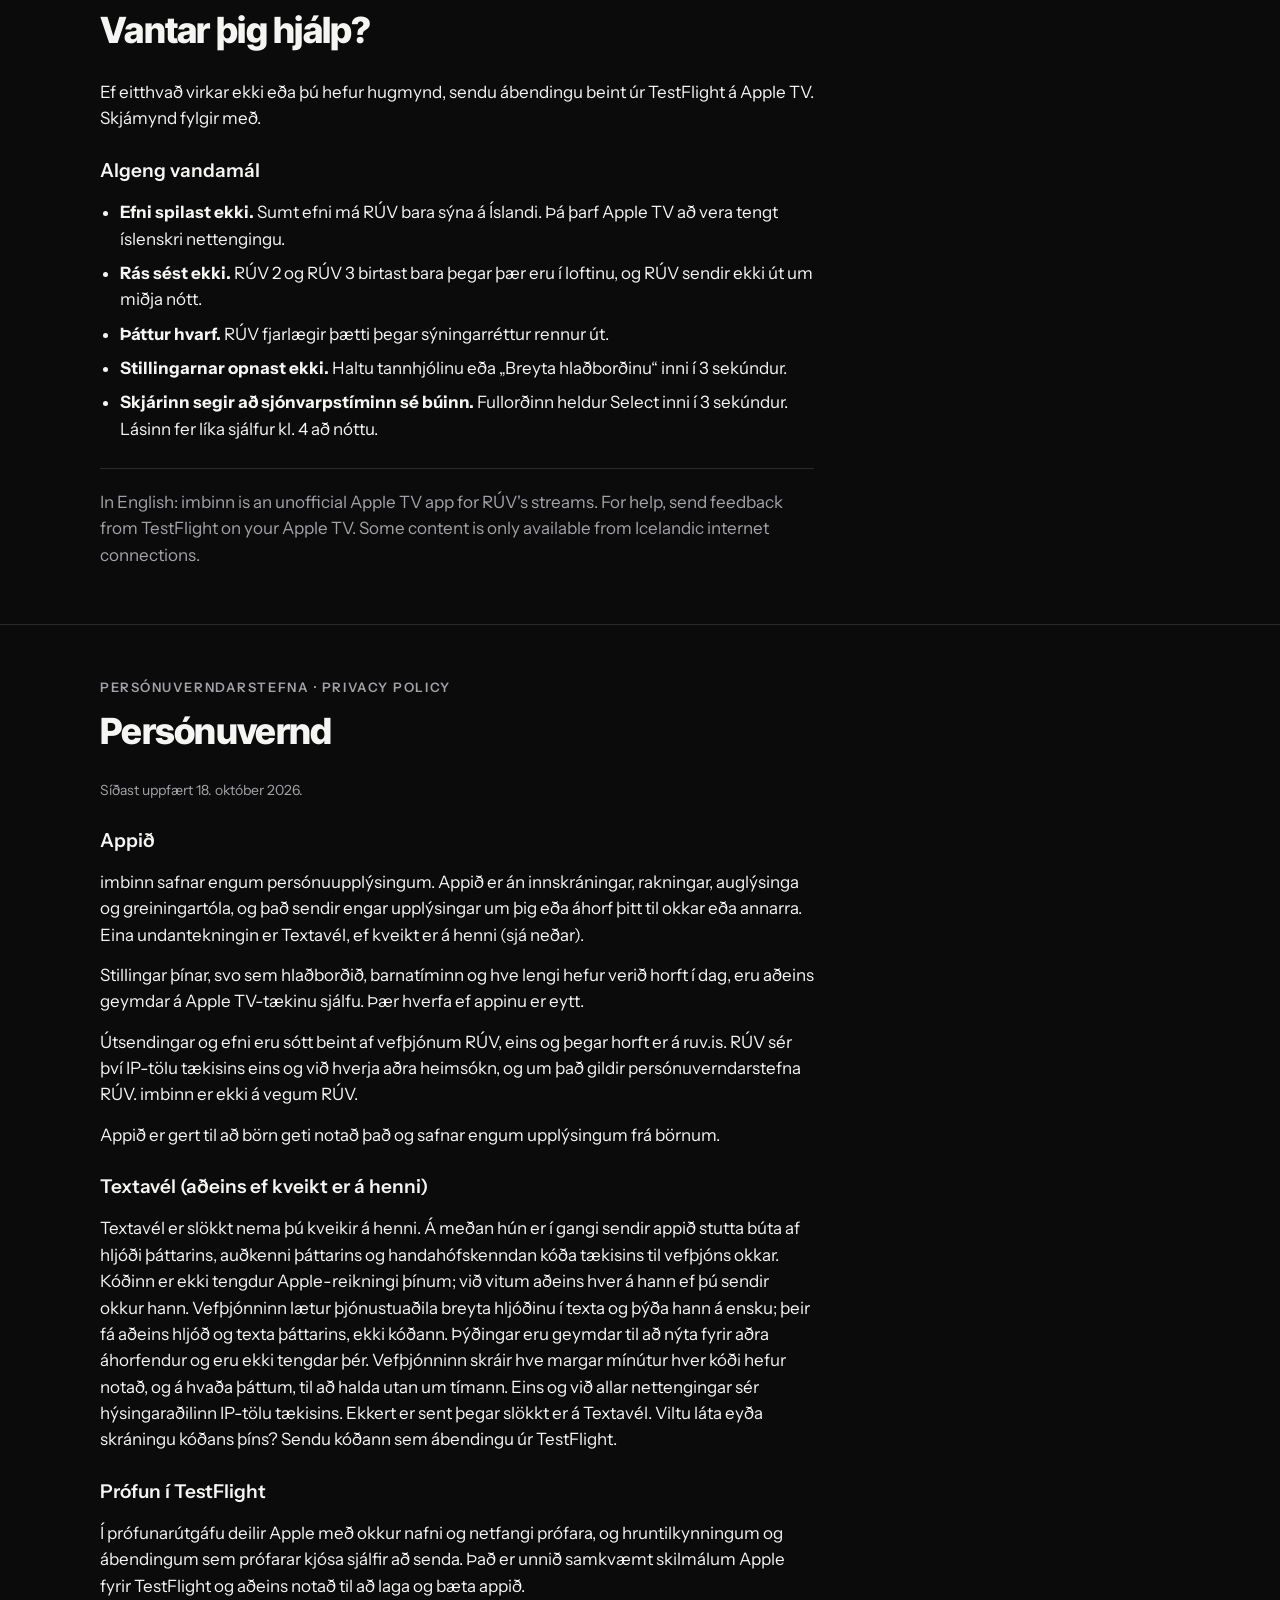
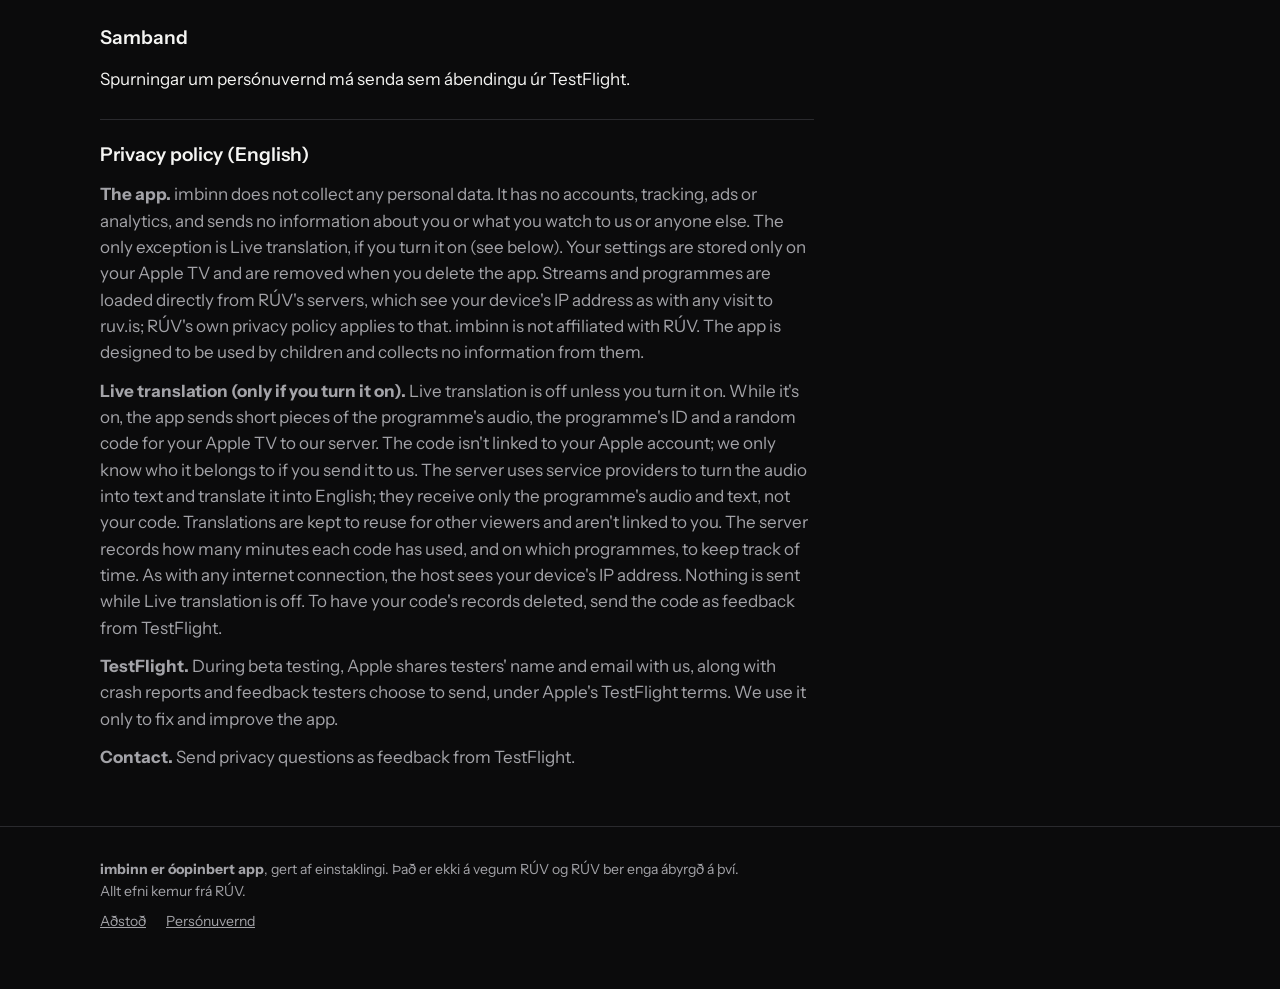
==== commit 859abbc0: "imbinn: add Live translation section to privacy policy Co-Authored-By: Claude Opus 5.5 (1M context) " ====
--- a/imbinn/index.html
+++ b/imbinn/index.html
@@ -184,12 +184,14 @@
       <p class="eyebrow">Persónuverndarstefna · Privacy policy</p>
       <h2>Persónuvernd</h2>
       <div class="legal-body">
-        <p class="note">Síðast uppfært 13. október 2026.</p>
+        <p class="note">Síðast uppfært 18. október 2026.</p>
         <h3>Appið</h3>
-        <p>imbinn safnar engum persónuupplýsingum. Appið er án innskráningar, rakningar, auglýsinga og greiningartóla, og það sendir engar upplýsingar um þig eða áhorf þitt til okkar eða annarra.</p>
+        <p>imbinn safnar engum persónuupplýsingum. Appið er án innskráningar, rakningar, auglýsinga og greiningartóla, og það sendir engar upplýsingar um þig eða áhorf þitt til okkar eða annarra. Eina undantekningin er Textavél, ef kveikt er á henni (sjá neðar).</p>
         <p>Stillingar þínar, svo sem hlaðborðið, barnatíminn og hve lengi hefur verið horft í dag, eru aðeins geymdar á Apple TV-tækinu sjálfu. Þær hverfa ef appinu er eytt.</p>
         <p>Útsendingar og efni eru sótt beint af vefþjónum RÚV, eins og þegar horft er á ruv.is. RÚV sér því IP-tölu tækisins eins og við hverja aðra heimsókn, og um það gildir persónuverndarstefna RÚV. imbinn er ekki á vegum RÚV.</p>
         <p>Appið er gert til að börn geti notað það og safnar engum upplýsingum frá börnum.</p>
+        <h3>Textavél (aðeins ef kveikt er á henni)</h3>
+        <p>Textavél er slökkt nema þú kveikir á henni. Á meðan hún er í gangi sendir appið stutta búta af hljóði þáttarins, auðkenni þáttarins og handahófskenndan kóða tækisins til vefþjóns okkar. Kóðinn er ekki tengdur Apple-reikningi þínum; við vitum aðeins hver á hann ef þú sendir okkur hann. Vefþjónninn lætur þjónustuaðila breyta hljóðinu í texta og þýða hann á ensku; þeir fá aðeins hljóð og texta þáttarins, ekki kóðann. Þýðingar eru geymdar til að nýta fyrir aðra áhorfendur og eru ekki tengdar þér. Vefþjónninn skráir hve margar mínútur hver kóði hefur notað, og á hvaða þáttum, til að halda utan um tímann. Eins og við allar nettengingar sér hýsingaraðilinn IP-tölu tækisins. Ekkert er sent þegar slökkt er á Textavél. Viltu láta eyða skráningu kóðans þíns? Sendu kóðann sem ábendingu úr TestFlight.</p>
         <h3>Prófun í TestFlight</h3>
         <p>Í prófunarútgáfu deilir Apple með okkur nafni og netfangi prófara, og hruntilkynningum og ábendingum sem prófarar kjósa sjálfir að senda. Það er unnið samkvæmt skilmálum Apple fyrir TestFlight og aðeins notað til að laga og bæta appið.</p>
         <h3>Samband</h3>
@@ -197,7 +199,8 @@
 
         <div lang="en" class="en">
           <h3>Privacy policy (English)</h3>
-          <p><b>The app.</b> imbinn does not collect any personal data. It has no accounts, tracking, ads or analytics, and sends no information about you or what you watch to us or anyone else. Your settings are stored only on your Apple TV and are removed when you delete the app. Streams and programmes are loaded directly from RÚV's servers, which see your device's IP address as with any visit to ruv.is; RÚV's own privacy policy applies to that. imbinn is not affiliated with RÚV. The app is designed to be used by children and collects no information from them.</p>
+          <p><b>The app.</b> imbinn does not collect any personal data. It has no accounts, tracking, ads or analytics, and sends no information about you or what you watch to us or anyone else. The only exception is Live translation, if you turn it on (see below). Your settings are stored only on your Apple TV and are removed when you delete the app. Streams and programmes are loaded directly from RÚV's servers, which see your device's IP address as with any visit to ruv.is; RÚV's own privacy policy applies to that. imbinn is not affiliated with RÚV. The app is designed to be used by children and collects no information from them.</p>
+          <p><b>Live translation (only if you turn it on).</b> Live translation is off unless you turn it on. While it's on, the app sends short pieces of the programme's audio, the programme's ID and a random code for your Apple TV to our server. The code isn't linked to your Apple account; we only know who it belongs to if you send it to us. The server uses service providers to turn the audio into text and translate it into English; they receive only the programme's audio and text, not your code. Translations are kept to reuse for other viewers and aren't linked to you. The server records how many minutes each code has used, and on which programmes, to keep track of time. As with any internet connection, the host sees your device's IP address. Nothing is sent while Live translation is off. To have your code's records deleted, send the code as feedback from TestFlight.</p>
           <p><b>TestFlight.</b> During beta testing, Apple shares testers' name and email with us, along with crash reports and feedback testers choose to send, under Apple's TestFlight terms. We use it only to fix and improve the app.</p>
           <p><b>Contact.</b> Send privacy questions as feedback from TestFlight.</p>
         </div>
